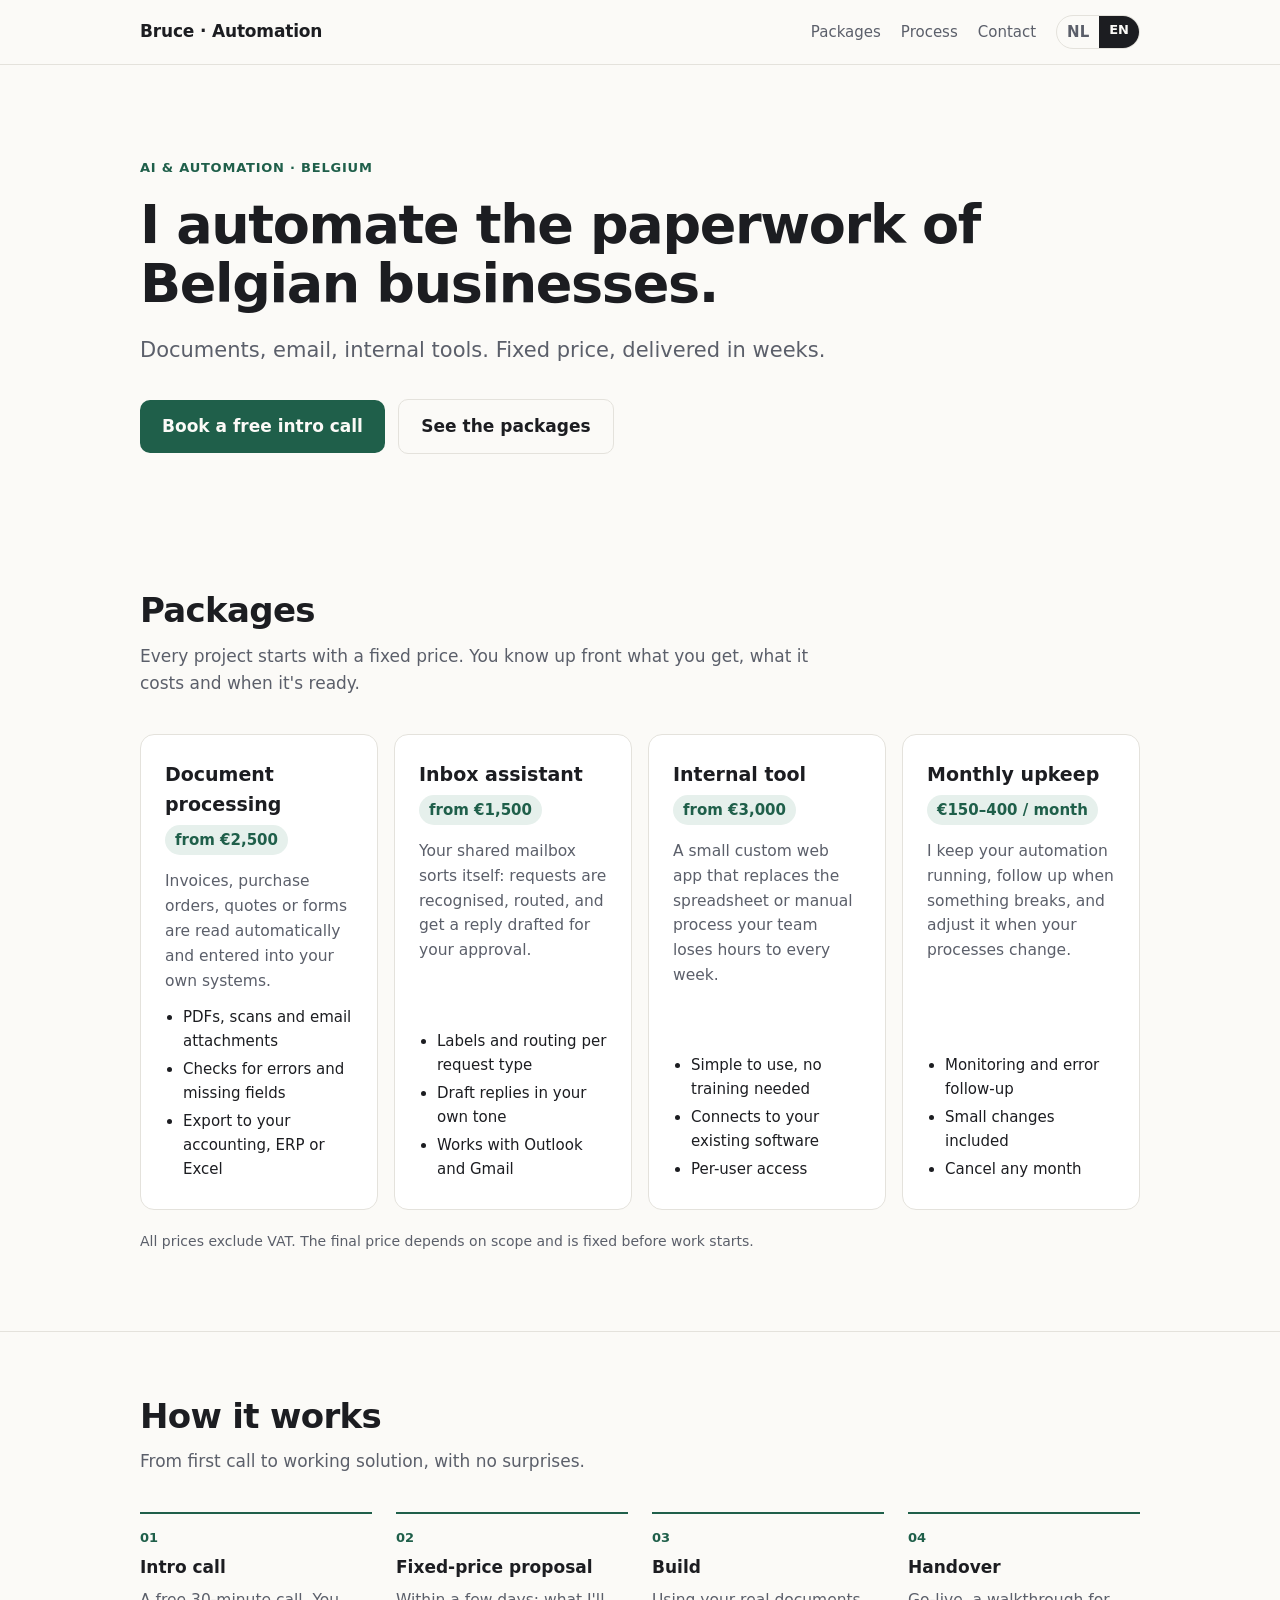
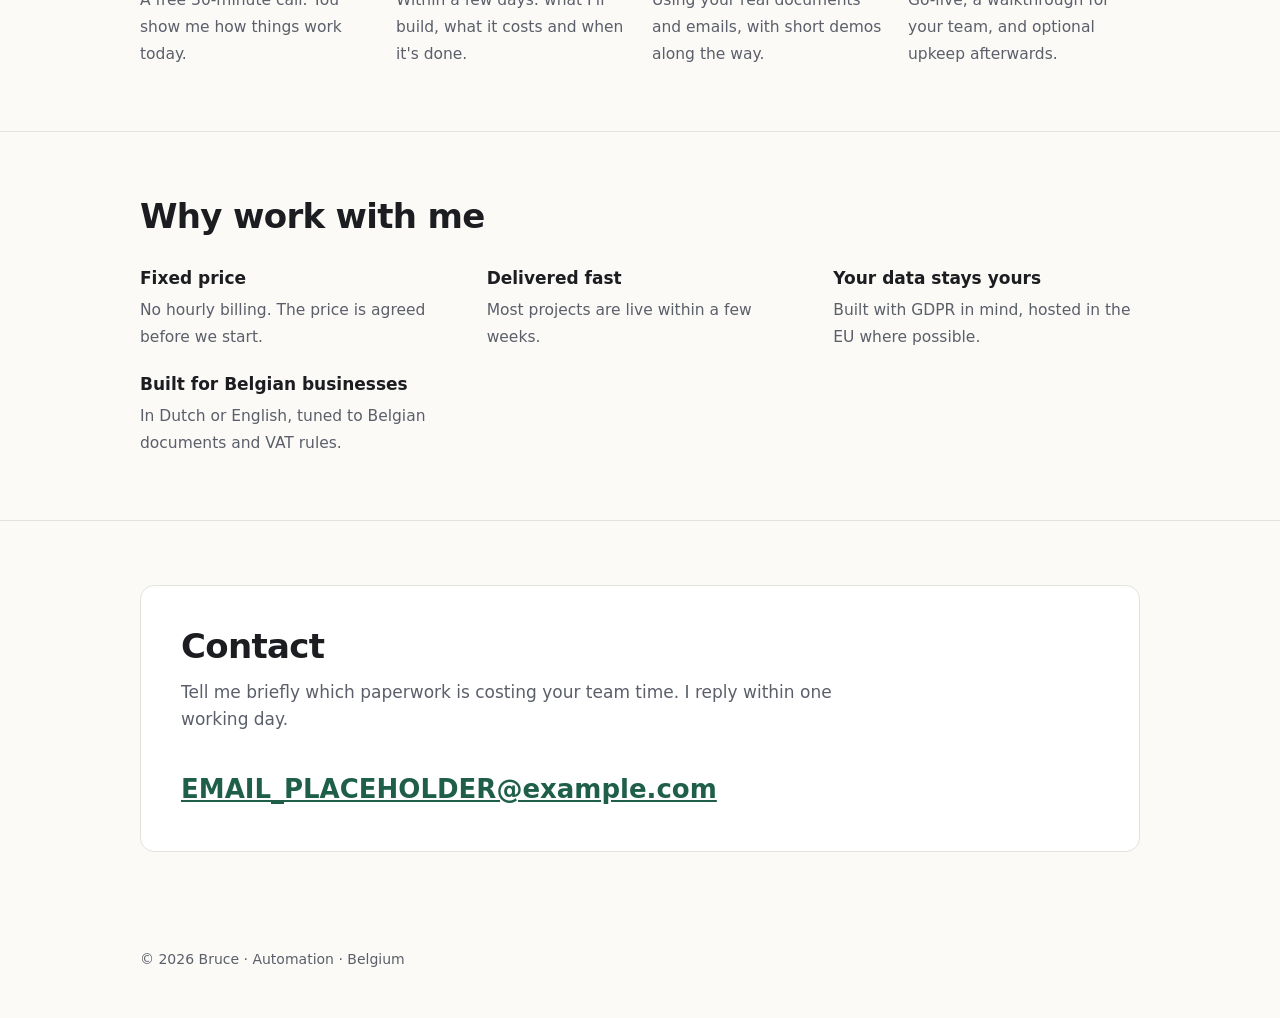
==== en/index.html @ b66c42b6 "Add bilingual NL/EN freelance site Co-Authored-By: Claude Opus 5.5 <noreply@anthropic.com> Claude-Se" ====
<!doctype html>
<html lang="en">
<head>
  <meta charset="utf-8">
  <meta name="viewport" content="width=device-width, initial-scale=1">
  <title>Bruce · Automation for Belgian businesses</title>
  <meta name="description" content="I automate the paperwork of Belgian businesses: documents, email, internal tools. Fixed price, delivered in weeks.">
  <link rel="alternate" hreflang="nl-BE" href="../">
  <link rel="alternate" hreflang="en" href="./">
  <link rel="stylesheet" href="../style.css">
</head>
<body>
  <header>
    <div class="wrap">
      <a class="brand" href="./">Bruce · Automation</a>
      <nav>
        <a class="nav-link" href="#packages">Packages</a>
        <a class="nav-link" href="#process">Process</a>
        <a class="nav-link" href="#contact">Contact</a>
        <div class="lang" aria-label="Language">
          <a href="../" hreflang="nl-BE" lang="nl-BE">NL</a>
          <span aria-current="true">EN</span>
        </div>
      </nav>
    </div>
  </header>

  <main>
    <div class="hero">
      <div class="wrap">
        <span class="eyebrow">AI &amp; automation · Belgium</span>
        <h1>I automate the paperwork of Belgian businesses.</h1>
        <p class="lead">Documents, email, internal tools. Fixed price, delivered in weeks.</p>
        <a class="btn" href="#contact">Book a free intro call</a>
        <a class="btn btn-ghost" href="#packages">See the packages</a>
      </div>
    </div>

    <section id="packages">
      <div class="wrap">
        <h2>Packages</h2>
        <p class="section-intro">Every project starts with a fixed price. You know up front what you get, what it costs and when it's ready.</p>
        <div class="grid">
          <article class="card">
            <h3>Document processing</h3>
            <span class="price">from €2,500</span>
            <p>Invoices, purchase orders, quotes or forms are read automatically and entered into your own systems.</p>
            <ul>
              <li>PDFs, scans and email attachments</li>
              <li>Checks for errors and missing fields</li>
              <li>Export to your accounting, ERP or Excel</li>
            </ul>
          </article>
          <article class="card">
            <h3>Inbox assistant</h3>
            <span class="price">from €1,500</span>
            <p>Your shared mailbox sorts itself: requests are recognised, routed, and get a reply drafted for your approval.</p>
            <ul>
              <li>Labels and routing per request type</li>
              <li>Draft replies in your own tone</li>
              <li>Works with Outlook and Gmail</li>
            </ul>
          </article>
          <article class="card">
            <h3>Internal tool</h3>
            <span class="price">from €3,000</span>
            <p>A small custom web app that replaces the spreadsheet or manual process your team loses hours to every week.</p>
            <ul>
              <li>Simple to use, no training needed</li>
              <li>Connects to your existing software</li>
              <li>Per-user access</li>
            </ul>
          </article>
          <article class="card">
            <h3>Monthly upkeep</h3>
            <span class="price">€150–400 / month</span>
            <p>I keep your automation running, follow up when something breaks, and adjust it when your processes change.</p>
            <ul>
              <li>Monitoring and error follow-up</li>
              <li>Small changes included</li>
              <li>Cancel any month</li>
            </ul>
          </article>
        </div>
        <p class="note">All prices exclude VAT. The final price depends on scope and is fixed before work starts.</p>
      </div>
    </section>

    <section id="process">
      <div class="wrap">
        <h2>How it works</h2>
        <p class="section-intro">From first call to working solution, with no surprises.</p>
        <ol class="steps">
          <li><strong>Intro call</strong><span>A free 30-minute call. You show me how things work today.</span></li>
          <li><strong>Fixed-price proposal</strong><span>Within a few days: what I'll build, what it costs and when it's done.</span></li>
          <li><strong>Build</strong><span>Using your real documents and emails, with short demos along the way.</span></li>
          <li><strong>Handover</strong><span>Go-live, a walkthrough for your team, and optional upkeep afterwards.</span></li>
        </ol>
      </div>
    </section>

    <section>
      <div class="wrap">
        <h2>Why work with me</h2>
        <div class="why">
          <div><strong>Fixed price</strong><span>No hourly billing. The price is agreed before we start.</span></div>
          <div><strong>Delivered fast</strong><span>Most projects are live within a few weeks.</span></div>
          <div><strong>Your data stays yours</strong><span>Built with GDPR in mind, hosted in the EU where possible.</span></div>
          <div><strong>Built for Belgian businesses</strong><span>In Dutch or English, tuned to Belgian documents and VAT rules.</span></div>
        </div>
      </div>
    </section>

    <section id="contact">
      <div class="wrap">
        <div class="contact">
          <h2>Contact</h2>
          <p class="section-intro">Tell me briefly which paperwork is costing your team time. I reply within one working day.</p>
          <!-- TODO: replace EMAIL_PLACEHOLDER@example.com with your real email address (also in ../index.html) -->
          <a class="email" href="mailto:EMAIL_PLACEHOLDER@example.com">EMAIL_PLACEHOLDER@example.com</a>
        </div>
      </div>
    </section>
  </main>

  <footer>
    <div class="wrap">© 2026 Bruce · Automation · Belgium</div>
  </footer>
</body>
</html>
---- style.css ----
:root {
  --bg: #fbfaf7;
  --surface: #ffffff;
  --text: #1c1d21;
  --muted: #5b5f6a;
  --line: #e4e2dc;
  --accent: #1f5f4a;
  --accent-soft: #e6f0ec;
  --radius: 14px;
  --max: 1040px;
}

@media (prefers-color-scheme: dark) {
  :root {
    --bg: #141517;
    --surface: #1c1e21;
    --text: #ecebe7;
    --muted: #a3a6ad;
    --line: #2d3035;
    --accent: #6fc3a2;
    --accent-soft: #1d2f29;
  }
}

* { box-sizing: border-box; }

html { scroll-behavior: smooth; }

body {
  margin: 0;
  background: var(--bg);
  color: var(--text);
  font-family: system-ui, -apple-system, "Segoe UI", Roboto, "Helvetica Neue", Arial, sans-serif;
  font-size: 17px;
  line-height: 1.6;
  -webkit-font-smoothing: antialiased;
}

a { color: var(--accent); }

.wrap {
  max-width: var(--max);
  margin: 0 auto;
  padding: 0 20px;
}

/* Header */
header {
  border-bottom: 1px solid var(--line);
}
header .wrap {
  display: flex;
  align-items: center;
  justify-content: space-between;
  gap: 16px;
  min-height: 64px;
}
.brand {
  font-weight: 700;
  letter-spacing: -0.01em;
  text-decoration: none;
  color: var(--text);
}
nav {
  display: flex;
  align-items: center;
  gap: 20px;
}
nav a {
  color: var(--muted);
  text-decoration: none;
  font-size: 15px;
}
nav a:hover { color: var(--text); }
.lang {
  display: inline-flex;
  border: 1px solid var(--line);
  border-radius: 999px;
  overflow: hidden;
  font-size: 13px;
  font-weight: 600;
}
.lang a, .lang span {
  padding: 4px 10px;
  text-decoration: none;
}
.lang span {
  background: var(--text);
  color: var(--bg);
}
.lang a { color: var(--muted); }

/* Hero */
.hero {
  padding: 88px 0 72px;
}
.eyebrow {
  display: inline-block;
  font-size: 13px;
  font-weight: 600;
  letter-spacing: 0.06em;
  text-transform: uppercase;
  color: var(--accent);
  margin-bottom: 16px;
}
h1 {
  font-size: clamp(32px, 5.2vw, 54px);
  line-height: 1.1;
  letter-spacing: -0.025em;
  margin: 0 0 20px;
  max-width: 16em;
}
.lead {
  font-size: clamp(18px, 2.2vw, 21px);
  color: var(--muted);
  max-width: 36em;
  margin: 0 0 32px;
}
.btn {
  display: inline-block;
  background: var(--accent);
  color: var(--bg);
  font-weight: 600;
  padding: 13px 22px;
  border-radius: 10px;
  text-decoration: none;
}
.btn:hover { filter: brightness(1.08); }
.btn-ghost {
  background: transparent;
  color: var(--text);
  border: 1px solid var(--line);
  margin-left: 8px;
}

/* Sections */
section { padding: 64px 0; }
section + section { border-top: 1px solid var(--line); }
h2 {
  font-size: clamp(26px, 3.4vw, 34px);
  letter-spacing: -0.02em;
  line-height: 1.2;
  margin: 0 0 12px;
}
.section-intro {
  color: var(--muted);
  max-width: 40em;
  margin: 0 0 36px;
}

/* Packages */
.grid {
  display: grid;
  grid-template-columns: repeat(auto-fit, minmax(230px, 1fr));
  gap: 16px;
}
.card {
  background: var(--surface);
  border: 1px solid var(--line);
  border-radius: var(--radius);
  padding: 24px;
  display: flex;
  flex-direction: column;
}
.card h3 {
  font-size: 19px;
  margin: 0 0 6px;
}
.price {
  font-size: 15px;
  font-weight: 600;
  color: var(--accent);
  background: var(--accent-soft);
  align-self: flex-start;
  padding: 3px 10px;
  border-radius: 999px;
  margin-bottom: 14px;
}
.card p {
  margin: 0 0 12px;
  color: var(--muted);
  font-size: 15.5px;
}
.card ul {
  margin: auto 0 0;
  padding-left: 18px;
  font-size: 15px;
}
.card li { margin-bottom: 4px; }
.note {
  margin-top: 20px;
  font-size: 14px;
  color: var(--muted);
}

/* Steps */
.steps {
  list-style: none;
  padding: 0;
  margin: 0;
  display: grid;
  grid-template-columns: repeat(auto-fit, minmax(200px, 1fr));
  gap: 24px;
  counter-reset: step;
}
.steps li {
  counter-increment: step;
  padding-top: 14px;
  border-top: 2px solid var(--accent);
}
.steps li::before {
  content: counter(step, decimal-leading-zero);
  display: block;
  font-size: 13px;
  font-weight: 700;
  color: var(--accent);
  margin-bottom: 6px;
}
.steps strong { display: block; margin-bottom: 4px; }
.steps span { color: var(--muted); font-size: 15.5px; }

/* Why */
.why {
  margin-top: 28px;
  display: grid;
  grid-template-columns: repeat(auto-fit, minmax(260px, 1fr));
  gap: 20px 40px;
}
.why div strong { display: block; margin-bottom: 4px; }
.why div span { color: var(--muted); font-size: 15.5px; }

/* Contact */
.contact {
  background: var(--surface);
  border: 1px solid var(--line);
  border-radius: var(--radius);
  padding: 40px;
}
.contact .email {
  font-size: clamp(20px, 3vw, 26px);
  font-weight: 600;
  word-break: break-all;
}

footer {
  padding: 32px 0 48px;
  color: var(--muted);
  font-size: 14px;
}

@media (max-width: 640px) {
  nav .nav-link { display: none; }
  .hero { padding: 56px 0 48px; }
  section { padding: 48px 0; }
  .contact { padding: 28px 20px; }
  .btn-ghost { margin: 10px 0 0; }
}
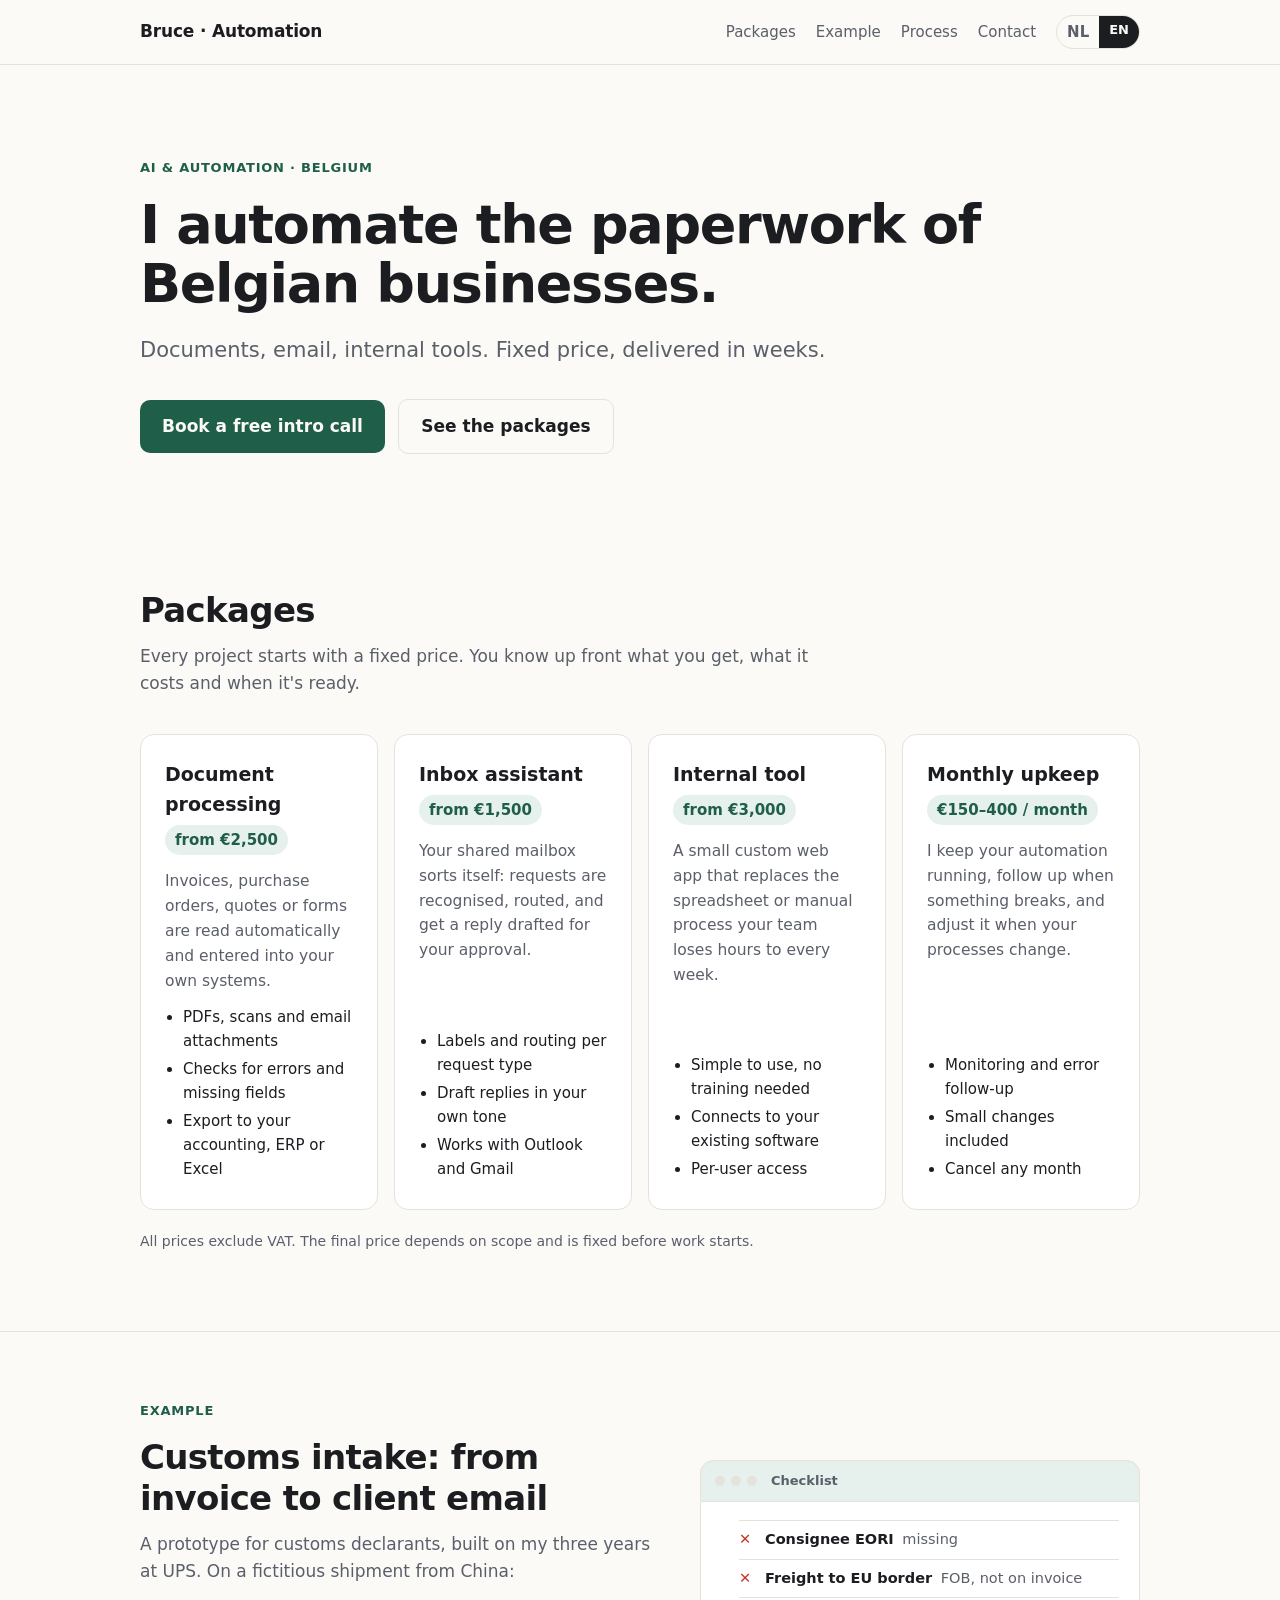
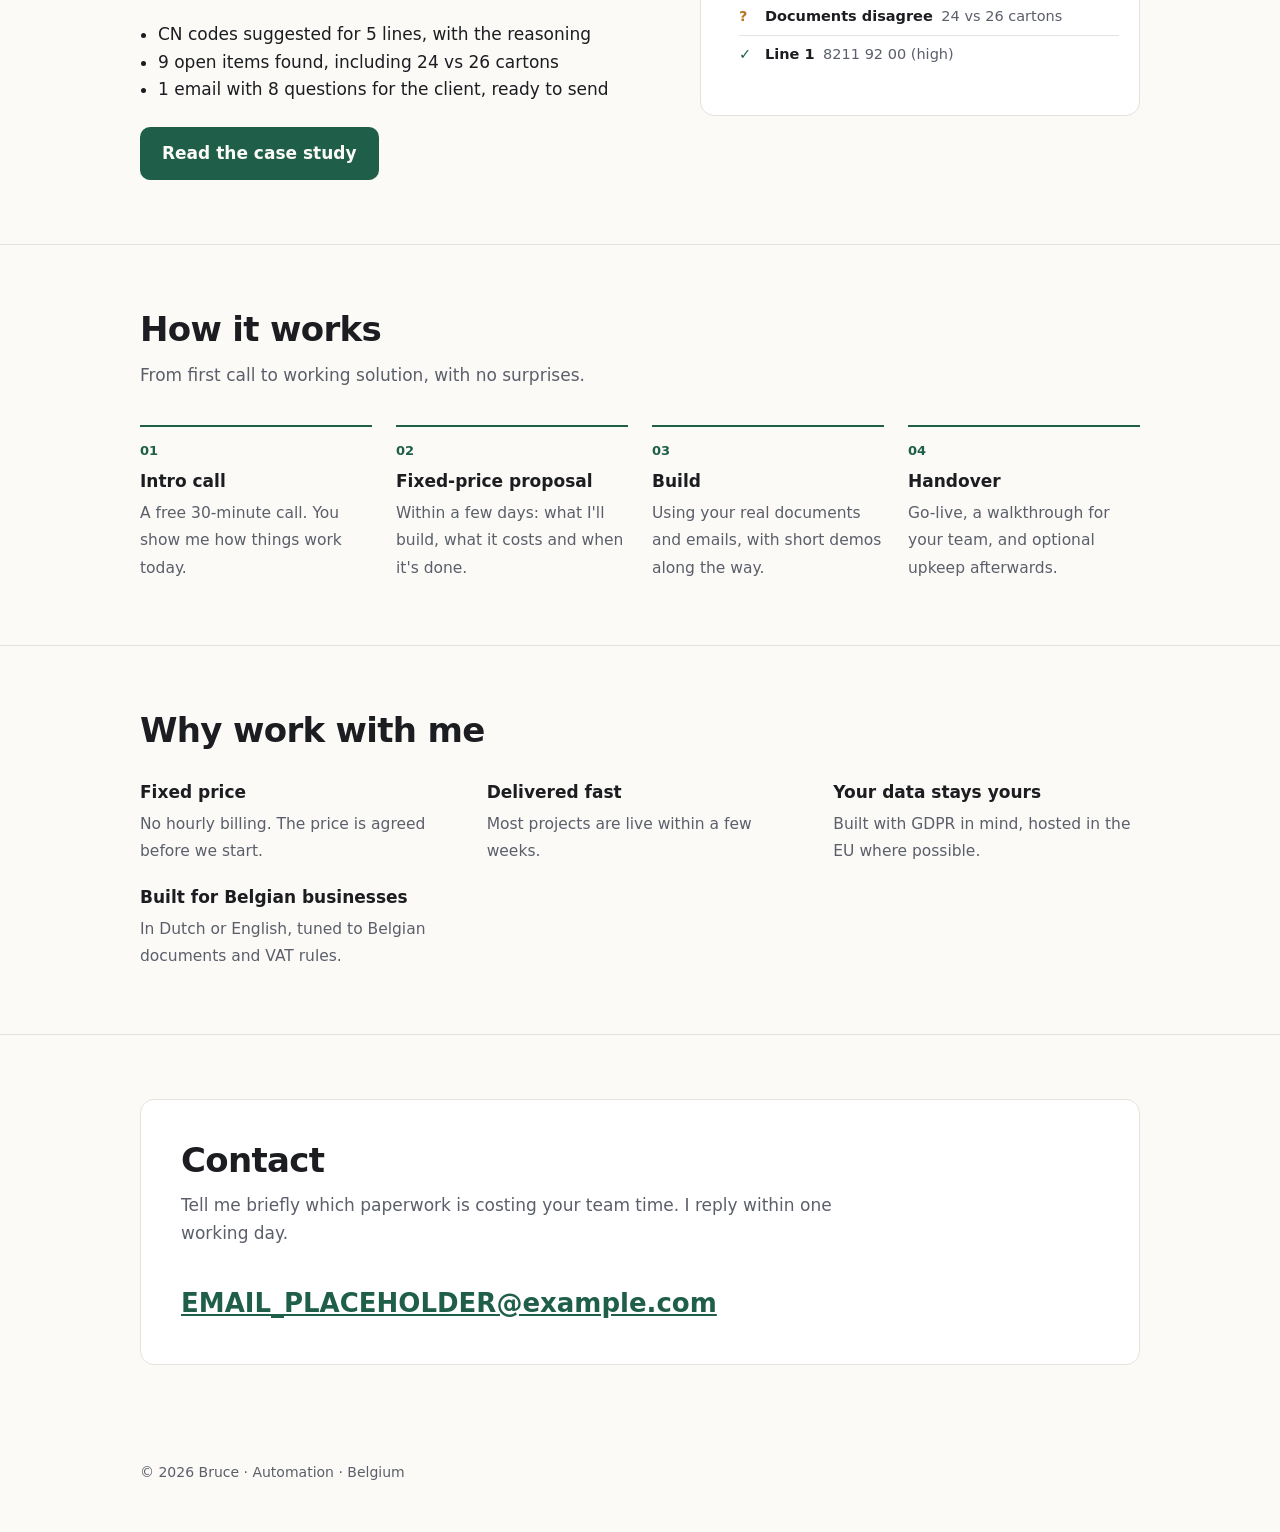
==== commit f5aa3797: "Add customs intake case study (NL/EN) Case-study page in Dutch and English with anonymised tool outp" ====
--- a/en/index.html
+++ b/en/index.html
@@ -15,6 +15,7 @@
       <a class="brand" href="./">Bruce · Automation</a>
       <nav>
         <a class="nav-link" href="#packages">Packages</a>
+        <a class="nav-link" href="#case">Example</a>
         <a class="nav-link" href="#process">Process</a>
         <a class="nav-link" href="#contact">Contact</a>
         <div class="lang" aria-label="Language">
@@ -86,6 +87,33 @@
       </div>
     </section>
 
+    <section id="case">
+      <div class="wrap case-teaser">
+        <div>
+          <span class="eyebrow">Example</span>
+          <h2>Customs intake: from invoice to client email</h2>
+          <p class="section-intro">A prototype for customs declarants, built on my three years at UPS. On a fictitious shipment from China:</p>
+          <ul>
+            <li>CN codes suggested for 5 lines, with the reasoning</li>
+            <li>9 open items found, including 24 vs 26 cartons</li>
+            <li>1 email with 8 questions for the client, ready to send</li>
+          </ul>
+          <a class="btn" href="case/">Read the case study</a>
+        </div>
+        <figure class="output">
+          <div class="output-bar"><span></span><span></span><span></span><em>Checklist</em></div>
+          <div class="output-body">
+            <ul class="checklist">
+              <li class="open"><b>Consignee EORI</b> missing</li>
+              <li class="open"><b>Freight to EU border</b> FOB, not on invoice</li>
+              <li class="check"><b>Documents disagree</b> 24 vs 26 cartons</li>
+              <li class="ok"><b>Line 1</b> 8211 92 00 (high)</li>
+            </ul>
+          </div>
+        </figure>
+      </div>
+    </section>
+
     <section id="process">
       <div class="wrap">
         <h2>How it works</h2>
--- a/style.css
+++ b/style.css
@@ -255,3 +255,138 @@
   .contact { padding: 28px 20px; }
   .btn-ghost { margin: 10px 0 0; }
 }
+
+/* Case study */
+.narrow { max-width: 760px; }
+.hero-case { padding-bottom: 56px; }
+.hero-case h1 { max-width: 20em; }
+.facts {
+  display: grid;
+  grid-template-columns: repeat(auto-fit, minmax(200px, 1fr));
+  gap: 12px;
+  margin: 0;
+}
+.facts div {
+  background: var(--surface);
+  border: 1px solid var(--line);
+  border-radius: 10px;
+  padding: 12px 16px;
+}
+.facts dt {
+  font-size: 12px;
+  font-weight: 700;
+  letter-spacing: 0.06em;
+  text-transform: uppercase;
+  color: var(--accent);
+}
+.facts dd { margin: 2px 0 0; font-size: 15.5px; }
+.steps-tight { margin-bottom: 32px; grid-template-columns: repeat(auto-fit, minmax(150px, 1fr)); }
+ul.plain { padding-left: 18px; }
+ul.plain li { margin-bottom: 8px; }
+
+.output {
+  margin: 32px 0;
+}
+.output-bar,
+.output-body {
+  border: 1px solid var(--line);
+  background: var(--surface);
+}
+.output-bar {
+  display: flex;
+  align-items: center;
+  gap: 6px;
+  padding: 10px 14px;
+  border-radius: var(--radius) var(--radius) 0 0;
+  border-bottom: none;
+  background: var(--accent-soft);
+}
+.output-bar span {
+  width: 10px;
+  height: 10px;
+  border-radius: 50%;
+  background: var(--line);
+}
+.output-bar em {
+  font-style: normal;
+  font-size: 13px;
+  font-weight: 600;
+  color: var(--muted);
+  margin-left: 8px;
+}
+.output-body {
+  border-radius: 0 0 var(--radius) var(--radius);
+  padding: 18px 20px;
+  font-size: 14.5px;
+  overflow-x: auto;
+}
+.output-title { font-weight: 700; margin: 0 0 12px; }
+.checklist { list-style: none; padding: 0; margin: 0; }
+.checklist li {
+  padding: 7px 0 7px 26px;
+  border-top: 1px solid var(--line);
+  position: relative;
+  color: var(--muted);
+}
+.checklist li b { color: var(--text); margin-right: 4px; }
+.checklist li::before {
+  position: absolute;
+  left: 0;
+  top: 7px;
+  font-weight: 700;
+}
+.checklist .open::before { content: "✕"; color: #c0392b; }
+.checklist .check::before { content: "?"; color: #b7791f; }
+.checklist .ok::before { content: "✓"; color: var(--accent); }
+.code { margin: 0 0 10px; color: var(--muted); }
+.code b { color: var(--text); font-variant-numeric: tabular-nums; margin-right: 6px; }
+.conf {
+  font-style: normal;
+  font-size: 12px;
+  font-weight: 600;
+  padding: 1px 8px;
+  border-radius: 999px;
+  margin-right: 6px;
+  background: var(--accent-soft);
+  color: var(--accent);
+}
+.conf.low { background: var(--line); color: var(--muted); }
+.warn { display: block; margin-top: 4px; color: #b7791f; }
+.ask { margin: 12px 0 0; font-weight: 600; }
+.output pre {
+  margin: 0;
+  font-family: ui-monospace, SFMono-Regular, Menlo, Consolas, monospace;
+  font-size: 13.5px;
+  line-height: 1.55;
+  white-space: pre;
+}
+.output figcaption {
+  font-size: 14px;
+  color: var(--muted);
+  margin-top: 10px;
+}
+.disclaimer {
+  border-left: 3px solid var(--accent);
+  padding: 8px 14px;
+  background: var(--accent-soft);
+  font-size: 15px;
+}
+.case-teaser {
+  display: grid;
+  grid-template-columns: 1.2fr 1fr;
+  gap: 32px;
+  align-items: center;
+}
+.case-teaser ul { padding-left: 18px; margin: 0 0 24px; }
+.case-teaser .output { margin: 0; }
+
+@media (prefers-color-scheme: dark) {
+  .checklist .open::before { color: #ff7b6b; }
+  .checklist .check::before, .warn { color: #e6b55c; }
+}
+
+@media (max-width: 760px) {
+  .case-teaser { grid-template-columns: 1fr; }
+  .output-body { padding: 14px; }
+  .output pre { font-size: 12px; }
+}
